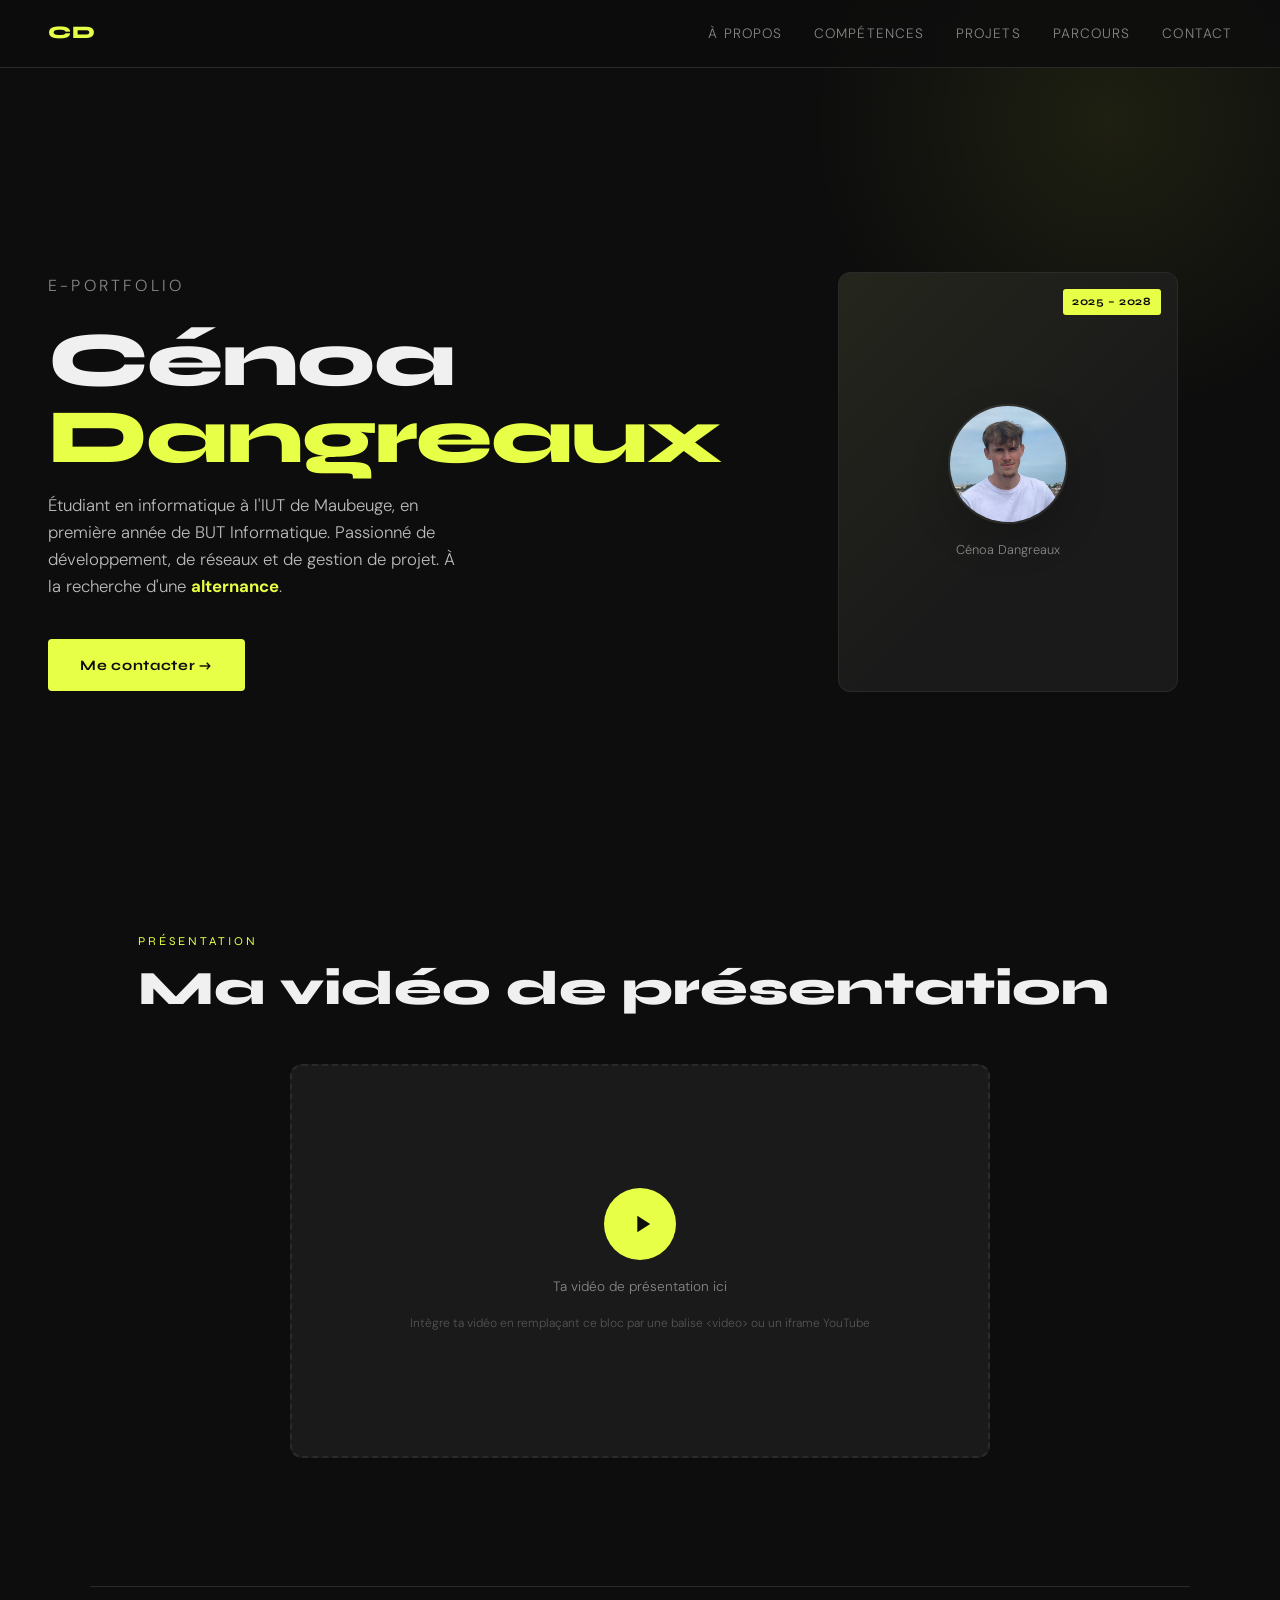
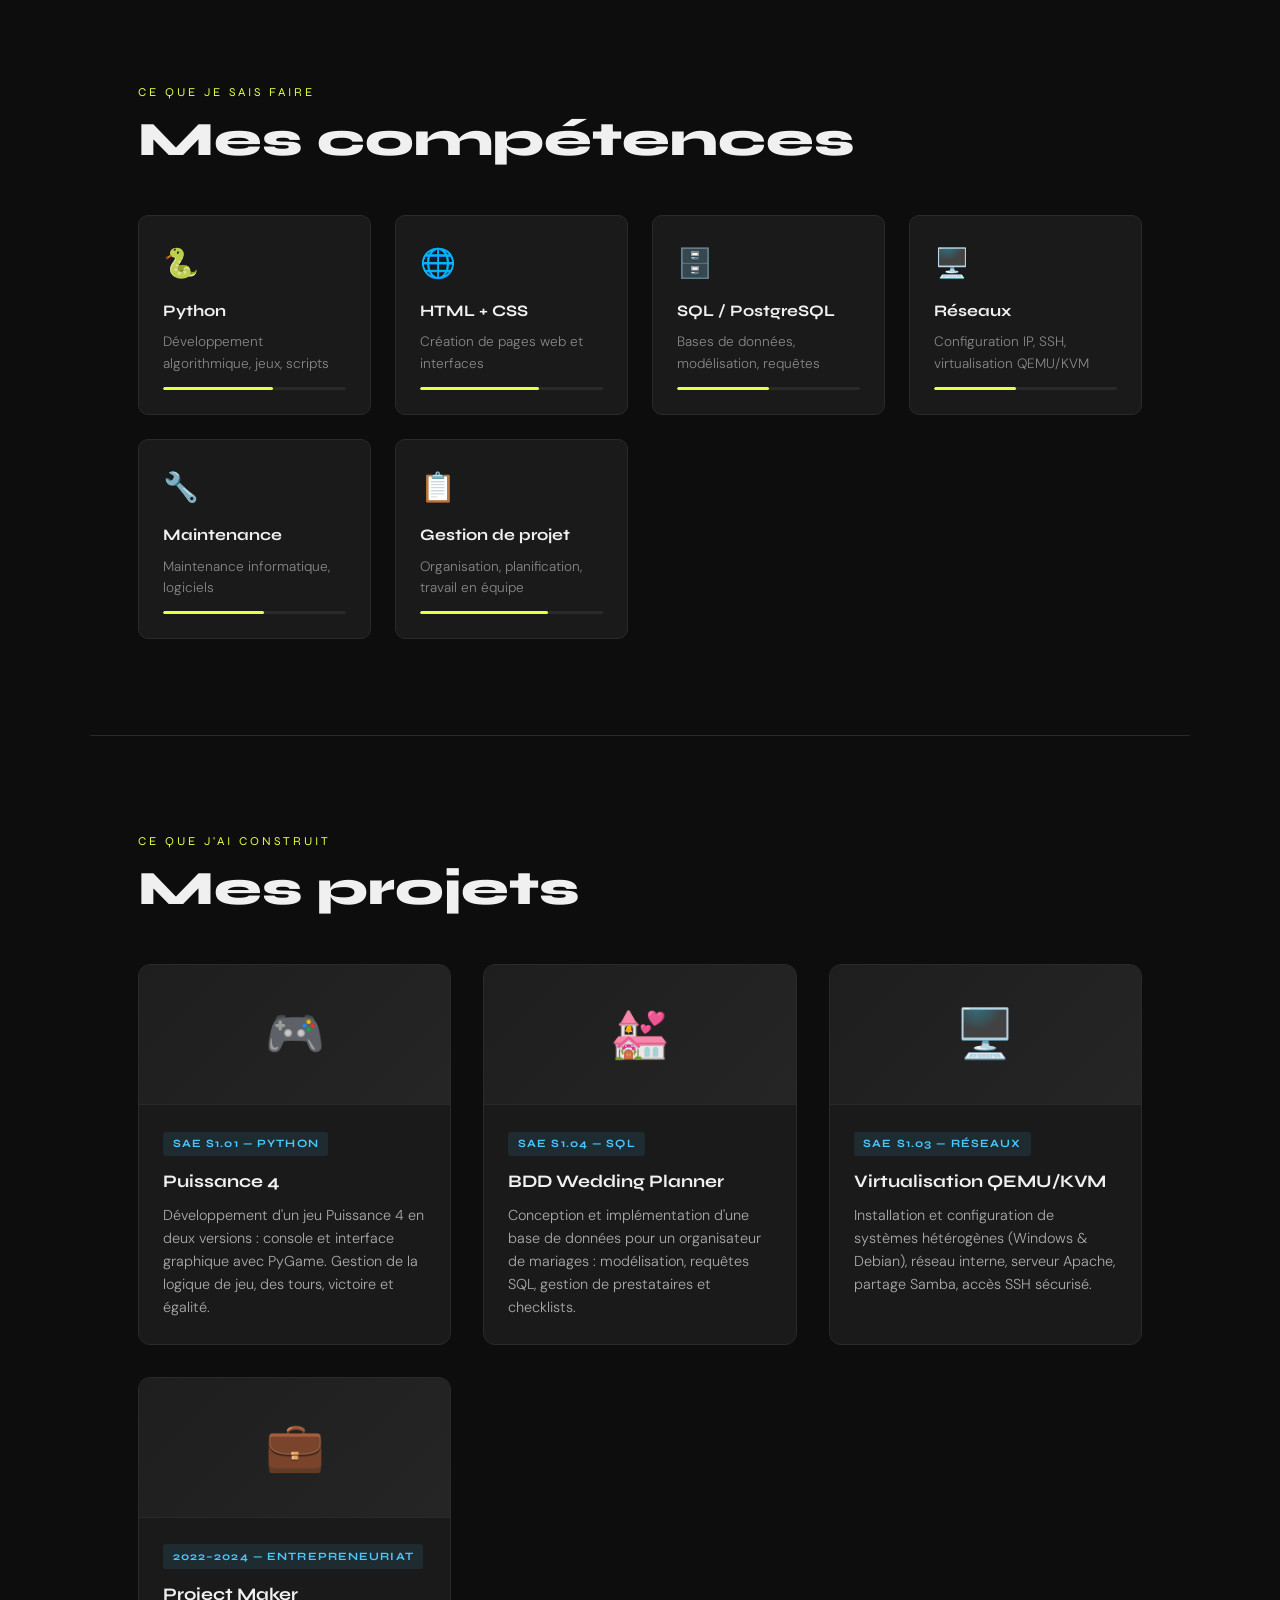
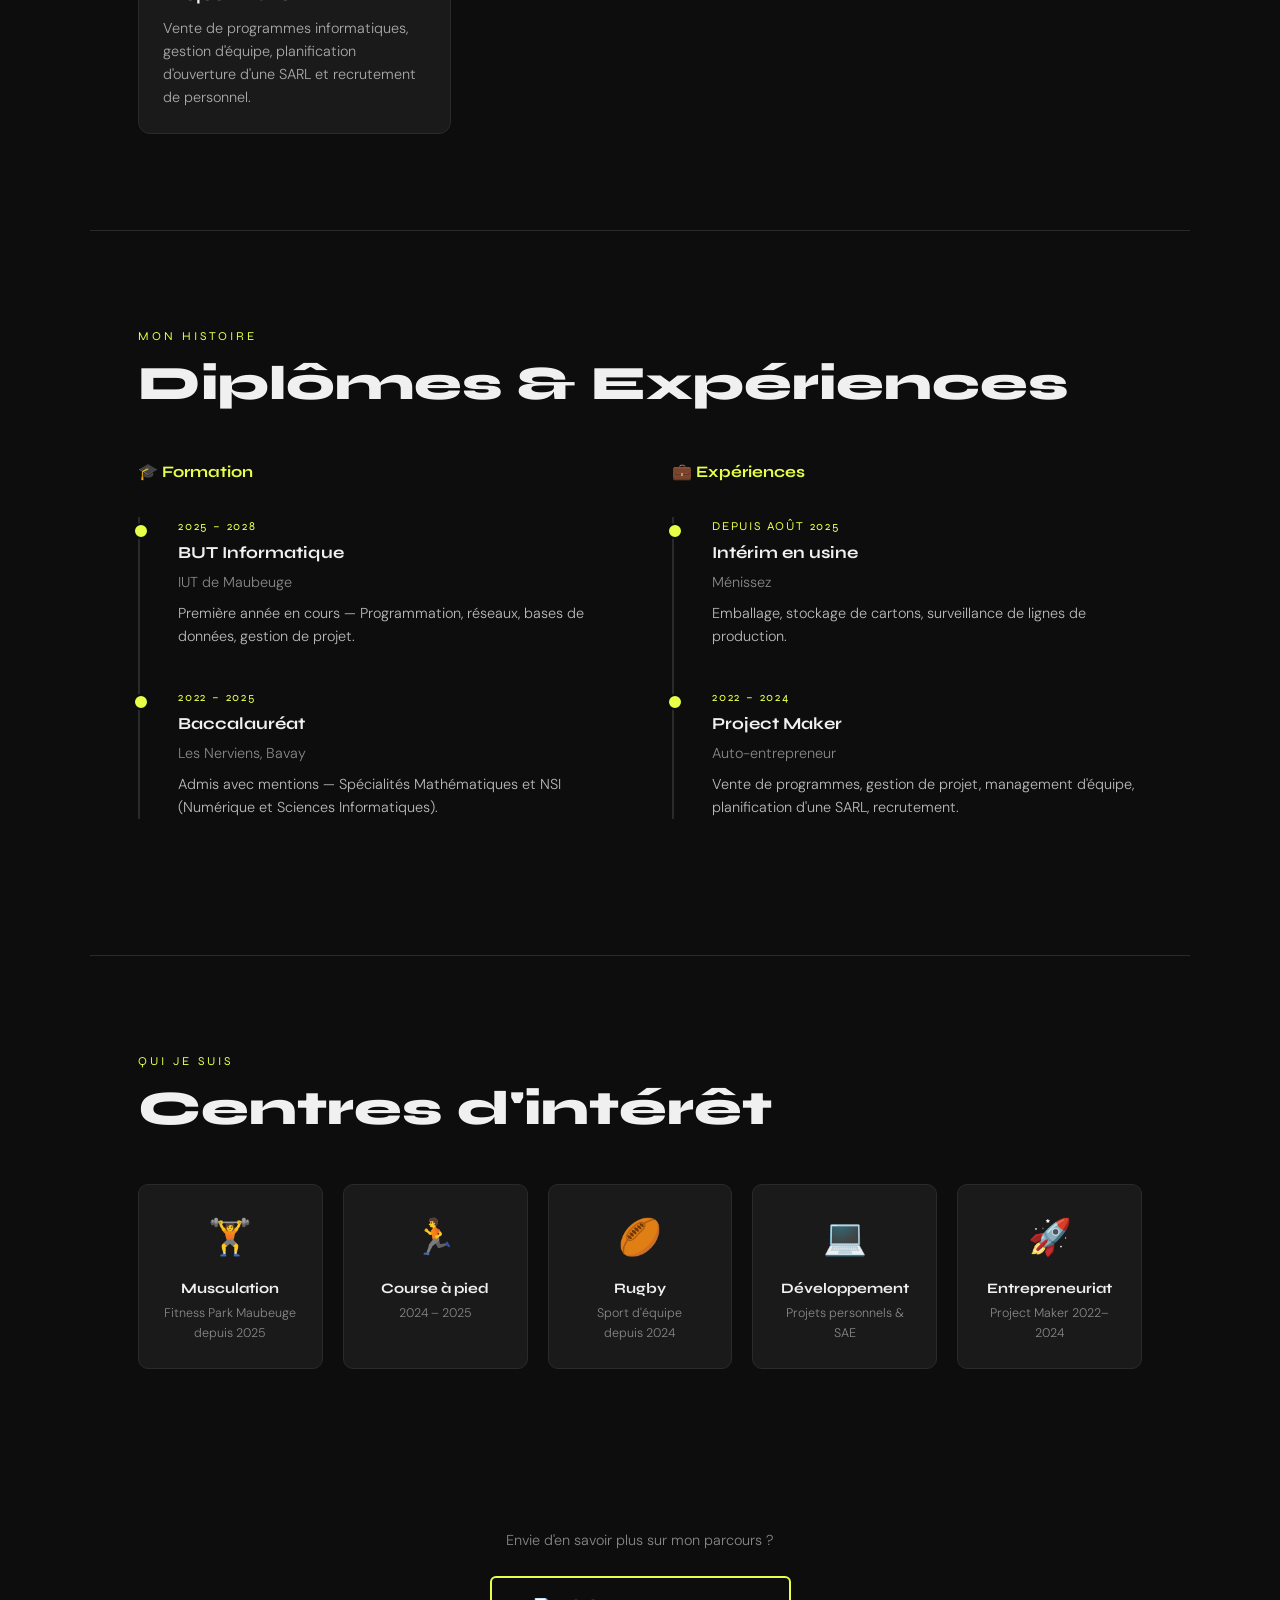
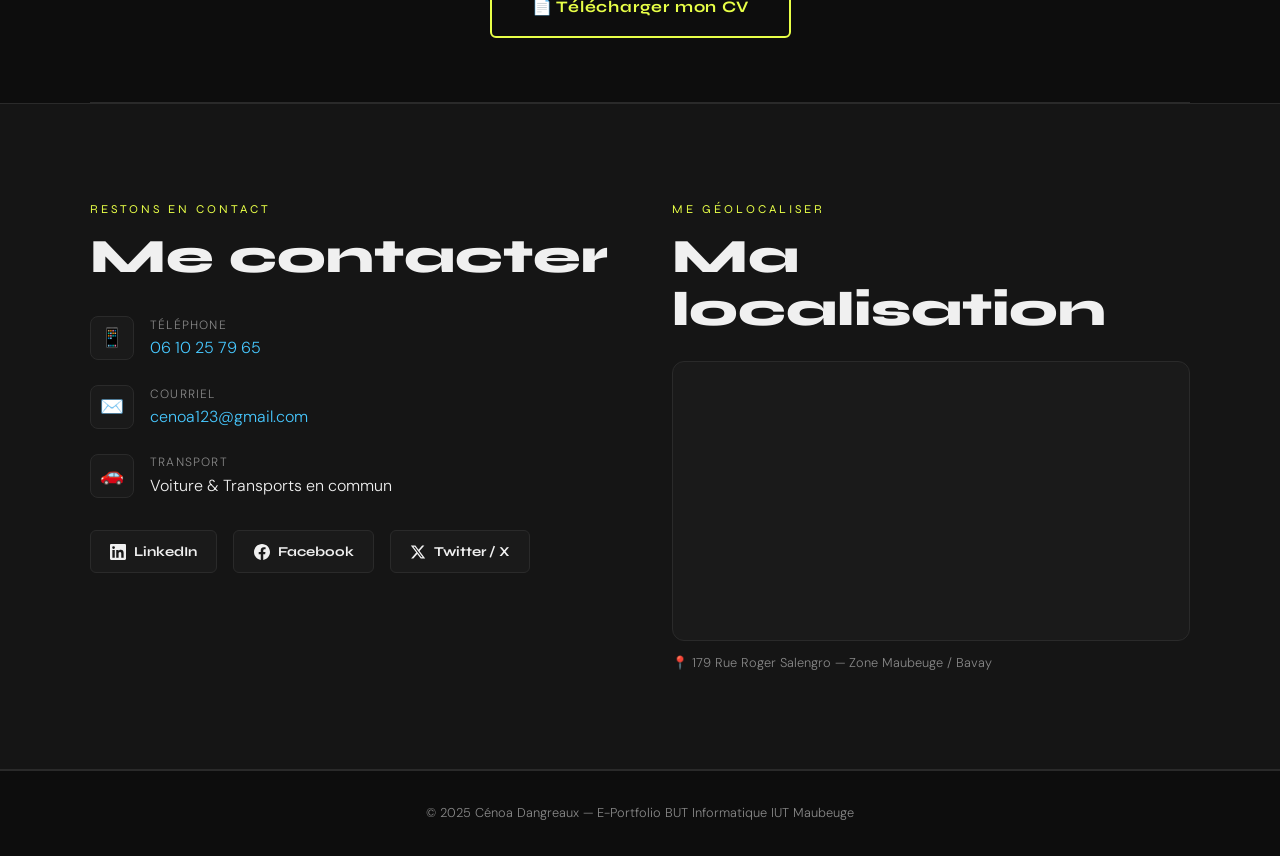
==== index.html @ 26e661e9 "Rename eportfolio_cenoa.html to index.html" ====
<!DOCTYPE html>
<html lang="fr">
<head>
<meta charset="UTF-8">
<meta name="viewport" content="width=device-width, initial-scale=1.0">
<title>Cénoa Dangreaux — Portfolio</title>
<link href="https://fonts.googleapis.com/css2?family=Syne:wght@400;700;800&family=DM+Sans:ital,wght@0,300;0,400;1,300&display=swap" rel="stylesheet">
<link rel="stylesheet" href="style.css">
</head>
<body>


<nav>
  <div class="nav-logo">CD</div>
  <ul class="nav-links">
    <li><a href="#about">À propos</a></li>
    <li><a href="#competences">Compétences</a></li>
    <li><a href="#projets">Projets</a></li>
    <li><a href="#parcours">Parcours</a></li>
    <li><a href="#contact">Contact</a></li>
  </ul>
</nav>


<section id="about" style="max-width:100%; padding:0;">
  <div id="hero">
    <div class="hero-text fade-in">
      <p class="hero-subtitle">E-Portfolio</p>
      <h1>Cénoa<br><span>Dangreaux</span></h1>
      <p class="hero-desc">
        Étudiant en informatique à l'IUT de Maubeuge, en première année de BUT Informatique.
        Passionné de développement, de réseaux et de gestion de projet. À la recherche d'une <strong style="color:var(--accent)">alternance</strong>.
      </p>
      <a href="#contact" class="hero-cta">Me contacter →</a>
    </div>
    <div class="hero-photo-container fade-in">
      <div class="photo-frame">
        <span class="corner-tag">2025 – 2028</span>
        <img src="photo.jpg" alt="Photo de Cénoa Dangreaux" class="photo-image">
        <p class="photo-label">Cénoa Dangreaux</p>
      </div>
    </div>
  </div>
</section>


<section id="video" style="padding-top:2rem;">
  <div class="section-label">Présentation</div>
  <h2 class="section-title">Ma vidéo de présentation</h2>
  <div class="video-placeholder fade-in">
    <div class="play-btn">
      <svg width="28" height="28" viewBox="0 0 24 24"><path d="M8 5v14l11-7z"/></svg>
    </div>
    <p class="video-note">Ta vidéo de présentation ici</p>
    <p style="font-size:0.75rem;color:#555;text-align:center;">Intègre ta vidéo en remplaçant ce bloc par une balise &lt;video&gt; ou un iframe YouTube</p>
  </div>
</section>

<div class="divider"></div>


<section id="competences">
  <div class="section-label">Ce que je sais faire</div>
  <h2 class="section-title">Mes compétences</h2>
  <div class="skills-grid fade-in">
    <div class="skill-card">
      <div class="skill-icon">🐍</div>
      <div class="skill-name">Python</div>
      <p style="font-size:0.85rem;color:var(--muted)">Développement algorithmique, jeux, scripts</p>
      <div class="skill-bar"><div class="skill-fill" style="width:60%"></div></div>
    </div>
    <div class="skill-card">
      <div class="skill-icon">🌐</div>
      <div class="skill-name">HTML + CSS</div>
      <p style="font-size:0.85rem;color:var(--muted)">Création de pages web et interfaces</p>
      <div class="skill-bar"><div class="skill-fill" style="width:65%"></div></div>
    </div>
    <div class="skill-card">
      <div class="skill-icon">🗄️</div>
      <div class="skill-name">SQL / PostgreSQL</div>
      <p style="font-size:0.85rem;color:var(--muted)">Bases de données, modélisation, requêtes</p>
      <div class="skill-bar"><div class="skill-fill" style="width:50%"></div></div>
    </div>
    <div class="skill-card">
      <div class="skill-icon">🖥️</div>
      <div class="skill-name">Réseaux</div>
      <p style="font-size:0.85rem;color:var(--muted)">Configuration IP, SSH, virtualisation QEMU/KVM</p>
      <div class="skill-bar"><div class="skill-fill" style="width:45%"></div></div>
    </div>
    <div class="skill-card">
      <div class="skill-icon">🔧</div>
      <div class="skill-name">Maintenance</div>
      <p style="font-size:0.85rem;color:var(--muted)">Maintenance informatique, logiciels</p>
      <div class="skill-bar"><div class="skill-fill" style="width:55%"></div></div>
    </div>
    <div class="skill-card">
      <div class="skill-icon">📋</div>
      <div class="skill-name">Gestion de projet</div>
      <p style="font-size:0.85rem;color:var(--muted)">Organisation, planification, travail en équipe</p>
      <div class="skill-bar"><div class="skill-fill" style="width:70%"></div></div>
    </div>
  </div>
</section>

<div class="divider"></div>


<section id="projets">
  <div class="section-label">Ce que j'ai construit</div>
  <h2 class="section-title">Mes projets</h2>
  <div class="projects-grid fade-in">

    <div class="project-card">
      <div class="project-top">🎮</div>
      <div class="project-body">
        <span class="project-tag">SAE S1.01 — Python</span>
        <div class="project-title">Puissance 4</div>
        <p class="project-desc">Développement d'un jeu Puissance 4 en deux versions : console et interface graphique avec PyGame. Gestion de la logique de jeu, des tours, victoire et égalité.</p>
      </div>
    </div>

    <div class="project-card">
      <div class="project-top">💒</div>
      <div class="project-body">
        <span class="project-tag">SAE S1.04 — SQL</span>
        <div class="project-title">BDD Wedding Planner</div>
        <p class="project-desc">Conception et implémentation d'une base de données pour un organisateur de mariages : modélisation, requêtes SQL, gestion de prestataires et checklists.</p>
      </div>
    </div>

    <div class="project-card">
      <div class="project-top">🖥️</div>
      <div class="project-body">
        <span class="project-tag">SAE S1.03 — Réseaux</span>
        <div class="project-title">Virtualisation QEMU/KVM</div>
        <p class="project-desc">Installation et configuration de systèmes hétérogènes (Windows & Debian), réseau interne, serveur Apache, partage Samba, accès SSH sécurisé.</p>
      </div>
    </div>

    <div class="project-card">
      <div class="project-top">💼</div>
      <div class="project-body">
        <span class="project-tag">2022–2024 — Entrepreneuriat</span>
        <div class="project-title">Project Maker</div>
        <p class="project-desc">Vente de programmes informatiques, gestion d'équipe, planification d'ouverture d'une SARL et recrutement de personnel.</p>
      </div>
    </div>

  </div>
</section>

<div class="divider"></div>


<section id="parcours">
  <div class="section-label">Mon histoire</div>
  <h2 class="section-title">Diplômes & Expériences</h2>
  <div style="display:grid;grid-template-columns:1fr 1fr;gap:4rem;" class="fade-in">

    <div>
      <p style="font-family:'Syne',sans-serif;font-weight:700;font-size:1rem;margin-bottom:2rem;color:var(--accent)">🎓 Formation</p>
      <div class="timeline">
        <div class="timeline-item">
          <div class="timeline-year">2025 – 2028</div>
          <div class="timeline-title">BUT Informatique</div>
          <div class="timeline-sub">IUT de Maubeuge</div>
          <div class="timeline-desc">Première année en cours — Programmation, réseaux, bases de données, gestion de projet.</div>
        </div>
        <div class="timeline-item">
          <div class="timeline-year">2022 – 2025</div>
          <div class="timeline-title">Baccalauréat</div>
          <div class="timeline-sub">Les Nerviens, Bavay</div>
          <div class="timeline-desc">Admis avec mentions — Spécialités Mathématiques et NSI (Numérique et Sciences Informatiques).</div>
        </div>
      </div>
    </div>

    <div>
      <p style="font-family:'Syne',sans-serif;font-weight:700;font-size:1rem;margin-bottom:2rem;color:var(--accent)">💼 Expériences</p>
      <div class="timeline">
        <div class="timeline-item">
          <div class="timeline-year">Depuis août 2025</div>
          <div class="timeline-title">Intérim en usine</div>
          <div class="timeline-sub">Ménissez</div>
          <div class="timeline-desc">Emballage, stockage de cartons, surveillance de lignes de production.</div>
        </div>
        <div class="timeline-item">
          <div class="timeline-year">2022 – 2024</div>
          <div class="timeline-title">Project Maker</div>
          <div class="timeline-sub">Auto-entrepreneur</div>
          <div class="timeline-desc">Vente de programmes, gestion de projet, management d'équipe, planification d'une SARL, recrutement.</div>
        </div>
      </div>
    </div>

  </div>
</section>

<div class="divider"></div>


<section id="interets">
  <div class="section-label">Qui je suis</div>
  <h2 class="section-title">Centres d'intérêt</h2>
  <div class="interests-grid fade-in">
    <div class="interest-card">
      <div class="interest-icon">🏋️</div>
      <div class="interest-name">Musculation</div>
      <div class="interest-sub">Fitness Park Maubeuge<br>depuis 2025</div>
    </div>
    <div class="interest-card">
      <div class="interest-icon">🏃</div>
      <div class="interest-name">Course à pied</div>
      <div class="interest-sub">2024 – 2025</div>
    </div>
    <div class="interest-card">
      <div class="interest-icon">🏉</div>
      <div class="interest-name">Rugby</div>
      <div class="interest-sub">Sport d'équipe<br>depuis 2024</div>
    </div>
    <div class="interest-card">
      <div class="interest-icon">💻</div>
      <div class="interest-name">Développement</div>
      <div class="interest-sub">Projets personnels & SAE</div>
    </div>
    <div class="interest-card">
      <div class="interest-icon">🚀</div>
      <div class="interest-name">Entrepreneuriat</div>
      <div class="interest-sub">Project Maker 2022–2024</div>
    </div>
  </div>
</section>


<div class="cv-section">
  <p style="color:var(--muted);font-size:0.9rem;margin-bottom:1.5rem;">Envie d'en savoir plus sur mon parcours ?</p>
  <a href="#" class="cv-btn" onclick="alert('Remplace ce lien par le vrai lien vers ton CV PDF !')">
    📄 Télécharger mon CV
  </a>
</div>

<div class="divider"></div>


<div id="contact">
  <div class="contact-inner">
    <div>
      <div class="section-label">Restons en contact</div>
      <h2 class="section-title" style="margin-bottom:2rem;">Me contacter</h2>
      <div class="contact-info fade-in">
        <div class="contact-item">
          <div class="contact-icon">📱</div>
          <div class="contact-text">
            <div class="contact-label">Téléphone</div>
            <a href="tel:0610257965">06 10 25 79 65</a>
          </div>
        </div>
        <div class="contact-item">
          <div class="contact-icon">✉️</div>
          <div class="contact-text">
            <div class="contact-label">Courriel</div>
            <a href="mailto:cenoa123@gmail.com">cenoa123@gmail.com</a>
          </div>
        </div>
        <div class="contact-item">
          <div class="contact-icon">🚗</div>
          <div class="contact-text">
            <div class="contact-label">Transport</div>
            <span>Voiture & Transports en commun</span>
          </div>
        </div>
      </div>

      
      <div class="socials fade-in">
        <a href="https://www.linkedin.com/in/cénoa-dangreaux-1918762b9" target="_blank" class="social-btn">
          <svg width="16" height="16" viewBox="0 0 24 24" fill="currentColor"><path d="M20.447 20.452h-3.554v-5.569c0-1.328-.027-3.037-1.852-3.037-1.853 0-2.136 1.445-2.136 2.939v5.667H9.351V9h3.414v1.561h.046c.477-.9 1.637-1.85 3.37-1.85 3.601 0 4.267 2.37 4.267 5.455v6.286zM5.337 7.433a2.062 2.062 0 01-2.063-2.065 2.064 2.064 0 112.063 2.065zm1.782 13.019H3.555V9h3.564v11.452zM22.225 0H1.771C.792 0 0 .774 0 1.729v20.542C0 23.227.792 24 1.771 24h20.451C23.2 24 24 23.227 24 22.271V1.729C24 .774 23.2 0 22.222 0h.003z"/></svg>
          LinkedIn
        </a>
        <a href="https://facebook.com" target="_blank" class="social-btn">
          <svg width="16" height="16" viewBox="0 0 24 24" fill="currentColor"><path d="M24 12.073c0-6.627-5.373-12-12-12s-12 5.373-12 12c0 5.99 4.388 10.954 10.125 11.854v-8.385H7.078v-3.47h3.047V9.43c0-3.007 1.792-4.669 4.533-4.669 1.312 0 2.686.235 2.686.235v2.953H15.83c-1.491 0-1.956.925-1.956 1.874v2.25h3.328l-.532 3.47h-2.796v8.385C19.612 23.027 24 18.062 24 12.073z"/></svg>
          Facebook
        </a>
        <a href="https://twitter.com" target="_blank" class="social-btn">
          <svg width="16" height="16" viewBox="0 0 24 24" fill="currentColor"><path d="M18.244 2.25h3.308l-7.227 8.26 8.502 11.24H16.17l-5.214-6.817L4.99 21.75H1.68l7.73-8.835L1.254 2.25H8.08l4.713 6.231zm-1.161 17.52h1.833L7.084 4.126H5.117z"/></svg>
          Twitter / X
        </a>
      </div>
    </div>

    
    <div>
      <div class="section-label">Me géolocaliser</div>
      <h2 class="section-title" style="margin-bottom:1.5rem;">Ma localisation</h2>
      <div class="map-placeholder fade-in">
        <iframe
          src="https://www.openstreetmap.org/export/embed.html?bbox=3.85,50.22,4.10,50.35&layer=mapnik&marker=50.2803,3.9744"
          allowfullscreen
          loading="lazy">
        </iframe>
      </div>
      <p style="font-size:0.8rem;color:var(--muted);margin-top:0.75rem;">📍 179 Rue Roger Salengro — Zone Maubeuge / Bavay</p>
    </div>

  </div>
</div>


<footer>
  <p>© 2025 Cénoa Dangreaux — E-Portfolio BUT Informatique IUT Maubeuge</p>
</footer>

<script>
  // Fade-in on scroll
  const observer = new IntersectionObserver((entries) => {
    entries.forEach(e => {
      if (e.isIntersecting) {
        e.target.classList.add('visible');
        observer.unobserve(e.target);
      }
    });
  }, { threshold: 0.15 });

  document.querySelectorAll('.fade-in').forEach(el => observer.observe(el));

  // Skill bar animation on scroll
  const skillObserver = new IntersectionObserver((entries) => {
    entries.forEach(e => {
      if (e.isIntersecting) {
        e.target.querySelectorAll('.skill-fill').forEach(bar => {
          bar.style.animationPlayState = 'running';
        });
      }
    });
  }, { threshold: 0.2 });

  document.querySelectorAll('.skills-grid').forEach(el => skillObserver.observe(el));
</script>
</body>
</html>
---- style.css ----
:root {
    --bg: #0d0d0d;
    --surface: #151515;
    --card: #1a1a1a;
    --accent: #e8ff47;
    --accent2: #47c8ff;
    --text: #f0f0f0;
    --muted: #888;
    --border: #2a2a2a;
  }

  * { margin: 0; padding: 0; box-sizing: border-box; }

  html { scroll-behavior: smooth; }

  body {
    background: var(--bg);
    color: var(--text);
    font-family: 'DM Sans', sans-serif;
    font-weight: 300;
    line-height: 1.6;
    overflow-x: hidden;
  }

  
  nav {
    position: fixed;
    top: 0; left: 0; right: 0;
    z-index: 100;
    display: flex;
    justify-content: space-between;
    align-items: center;
    padding: 1.2rem 3rem;
    background: rgba(13,13,13,0.85);
    backdrop-filter: blur(12px);
    border-bottom: 1px solid var(--border);
  }

  .nav-logo {
    font-family: 'Syne', sans-serif;
    font-weight: 800;
    font-size: 1.1rem;
    letter-spacing: 0.05em;
    color: var(--accent);
  }

  .nav-links {
    display: flex;
    gap: 2rem;
    list-style: none;
  }

  .nav-links a {
    color: var(--muted);
    text-decoration: none;
    font-size: 0.85rem;
    letter-spacing: 0.08em;
    text-transform: uppercase;
    transition: color 0.2s;
  }

  .nav-links a:hover { color: var(--accent); }

  
  #hero {
    min-height: 100vh;
    display: grid;
    grid-template-columns: 1fr 1fr;
    align-items: center;
    padding: 8rem 3rem 4rem;
    gap: 4rem;
    position: relative;
    overflow: hidden;
  }

  #hero::before {
    content: '';
    position: absolute;
    top: -20%;
    right: -10%;
    width: 600px;
    height: 600px;
    background: radial-gradient(circle, rgba(232,255,71,0.08) 0%, transparent 70%);
    pointer-events: none;
  }

  .hero-text h1 {
    font-family: 'Syne', sans-serif;
    font-weight: 800;
    font-size: clamp(3rem, 6vw, 5.5rem);
    line-height: 1;
    letter-spacing: -0.02em;
    margin-bottom: 1rem;
  }

  .hero-text h1 span { color: var(--accent); }

  .hero-subtitle {
    font-size: 1rem;
    color: var(--muted);
    letter-spacing: 0.2em;
    text-transform: uppercase;
    margin-bottom: 1.5rem;
  }

  .hero-desc {
    font-size: 1.05rem;
    max-width: 420px;
    color: #bbb;
    margin-bottom: 2.5rem;
  }

  .hero-cta {
    display: inline-flex;
    align-items: center;
    gap: 0.75rem;
    background: var(--accent);
    color: #0d0d0d;
    padding: 0.9rem 2rem;
    border-radius: 4px;
    text-decoration: none;
    font-family: 'Syne', sans-serif;
    font-weight: 700;
    font-size: 0.9rem;
    letter-spacing: 0.05em;
    transition: transform 0.2s, box-shadow 0.2s;
  }

  .hero-cta:hover {
    transform: translateY(-2px);
    box-shadow: 0 8px 24px rgba(232,255,71,0.3);
  }

  .hero-photo-container {
    display: flex;
    justify-content: center;
    align-items: center;
    position: relative;
  }

  .photo-frame {
    width: 340px;
    height: 420px;
    border-radius: 12px;
    background: var(--card);
    border: 1px solid var(--border);
    display: flex;
    flex-direction: column;
    align-items: center;
    justify-content: center;
    gap: 1rem;
    position: relative;
    overflow: hidden;
  }

  .photo-frame::before {
    content: '';
    position: absolute;
    inset: 0;
    background: linear-gradient(135deg, rgba(232,255,71,0.05) 0%, transparent 60%);
  }

  .photo-placeholder {
    width: 120px;
    height: 120px;
    border-radius: 50%;
    background: linear-gradient(135deg, var(--accent) 0%, #b8d400 100%);
    display: flex;
    align-items: center;
    justify-content: center;
    font-family: 'Syne', sans-serif;
    font-weight: 800;
    font-size: 2.5rem;
    color: #0d0d0d;
  }

  .photo-image {
    width: 120px;
    height: 120px;
    border-radius: 50%;
    object-fit: cover;
    border: 2px solid rgba(255,255,255,0.08);
    box-shadow: 0 16px 40px rgba(0, 0, 0, 0.18);
  }

  .photo-label {
    font-size: 0.8rem;
    color: var(--muted);
    text-align: center;
    padding: 0 2rem;
  }

  .photo-hint {
    font-size: 0.7rem;
    color: #555;
    text-align: center;
    padding: 0 1.5rem;
    font-style: italic;
  }

  .corner-tag {
    position: absolute;
    top: 1rem;
    right: 1rem;
    background: var(--accent);
    color: #0d0d0d;
    font-family: 'Syne', sans-serif;
    font-size: 0.7rem;
    font-weight: 700;
    padding: 0.25rem 0.6rem;
    border-radius: 3px;
    letter-spacing: 0.05em;
  }

  
  section {
    padding: 6rem 3rem;
    max-width: 1100px;
    margin: 0 auto;
  }

  .section-label {
    font-family: 'Syne', sans-serif;
    font-size: 0.75rem;
    letter-spacing: 0.25em;
    text-transform: uppercase;
    color: var(--accent);
    margin-bottom: 0.75rem;
  }

  .section-title {
    font-family: 'Syne', sans-serif;
    font-weight: 800;
    font-size: clamp(2rem, 4vw, 3rem);
    margin-bottom: 3rem;
    line-height: 1.1;
  }

  
  .video-placeholder {
    width: 100%;
    max-width: 700px;
    aspect-ratio: 16/9;
    background: var(--card);
    border: 2px dashed var(--border);
    border-radius: 12px;
    display: flex;
    flex-direction: column;
    align-items: center;
    justify-content: center;
    gap: 1rem;
    margin: 0 auto 2rem;
  }

  .play-btn {
    width: 72px;
    height: 72px;
    border-radius: 50%;
    background: var(--accent);
    display: flex;
    align-items: center;
    justify-content: center;
    cursor: pointer;
  }

  .play-btn svg { fill: #0d0d0d; margin-left: 4px; }

  .video-note {
    font-size: 0.85rem;
    color: var(--muted);
    text-align: center;
  }

  
  .skills-grid {
    display: grid;
    grid-template-columns: repeat(auto-fill, minmax(220px, 1fr));
    gap: 1.5rem;
  }

  .skill-card {
    background: var(--card);
    border: 1px solid var(--border);
    border-radius: 10px;
    padding: 1.5rem;
    transition: border-color 0.2s, transform 0.2s;
  }

  .skill-card:hover {
    border-color: var(--accent);
    transform: translateY(-3px);
  }

  .skill-icon {
    font-size: 1.8rem;
    margin-bottom: 0.75rem;
  }

  .skill-name {
    font-family: 'Syne', sans-serif;
    font-weight: 700;
    margin-bottom: 0.5rem;
  }

  .skill-bar {
    height: 3px;
    background: var(--border);
    border-radius: 2px;
    overflow: hidden;
    margin-top: 0.75rem;
  }

  .skill-fill {
    height: 100%;
    background: var(--accent);
    border-radius: 2px;
    animation: fillBar 1.5s ease forwards;
  }

  @keyframes fillBar { from { width: 0 } }

  
  .projects-grid {
    display: grid;
    grid-template-columns: repeat(auto-fill, minmax(300px, 1fr));
    gap: 2rem;
  }

  .project-card {
    background: var(--card);
    border: 1px solid var(--border);
    border-radius: 12px;
    overflow: hidden;
    transition: transform 0.2s, border-color 0.2s;
  }

  .project-card:hover {
    transform: translateY(-4px);
    border-color: var(--accent2);
  }

  .project-top {
    height: 140px;
    display: flex;
    align-items: center;
    justify-content: center;
    font-size: 3rem;
    background: linear-gradient(135deg, #1e1e1e 0%, #252525 100%);
    border-bottom: 1px solid var(--border);
  }

  .project-body { padding: 1.5rem; }

  .project-tag {
    display: inline-block;
    background: rgba(71,200,255,0.1);
    color: var(--accent2);
    font-size: 0.7rem;
    padding: 0.2rem 0.6rem;
    border-radius: 3px;
    letter-spacing: 0.1em;
    text-transform: uppercase;
    margin-bottom: 0.75rem;
    font-family: 'Syne', sans-serif;
    font-weight: 700;
  }

  .project-title {
    font-family: 'Syne', sans-serif;
    font-weight: 700;
    font-size: 1.1rem;
    margin-bottom: 0.5rem;
  }

  .project-desc { font-size: 0.9rem; color: #aaa; }

  
  .timeline { position: relative; }

  .timeline::before {
    content: '';
    position: absolute;
    left: 0;
    top: 0;
    bottom: 0;
    width: 2px;
    background: var(--border);
  }

  .timeline-item {
    padding-left: 2.5rem;
    position: relative;
    margin-bottom: 2.5rem;
  }

  .timeline-item::before {
    content: '';
    position: absolute;
    left: -5px;
    top: 6px;
    width: 12px;
    height: 12px;
    border-radius: 50%;
    background: var(--accent);
    border: 2px solid var(--bg);
  }

  .timeline-year {
    font-family: 'Syne', sans-serif;
    font-size: 0.75rem;
    letter-spacing: 0.15em;
    color: var(--accent);
    text-transform: uppercase;
    margin-bottom: 0.25rem;
  }

  .timeline-title {
    font-family: 'Syne', sans-serif;
    font-weight: 700;
    font-size: 1.05rem;
    margin-bottom: 0.25rem;
  }

  .timeline-sub { font-size: 0.9rem; color: var(--muted); margin-bottom: 0.5rem; }
  .timeline-desc { font-size: 0.9rem; color: #bbb; }

  
  .interests-grid {
    display: grid;
    grid-template-columns: repeat(auto-fill, minmax(180px, 1fr));
    gap: 1.25rem;
  }

  .interest-card {
    background: var(--card);
    border: 1px solid var(--border);
    border-radius: 10px;
    padding: 1.5rem 1.25rem;
    text-align: center;
    transition: border-color 0.2s, transform 0.2s;
  }

  .interest-card:hover {
    border-color: var(--accent);
    transform: translateY(-3px);
  }

  .interest-icon { font-size: 2.2rem; margin-bottom: 0.75rem; }
  .interest-name {
    font-family: 'Syne', sans-serif;
    font-weight: 700;
    font-size: 0.9rem;
  }
  .interest-sub { font-size: 0.78rem; color: var(--muted); margin-top: 0.25rem; }

  
  #contact {
    background: var(--surface);
    border-top: 1px solid var(--border);
    border-bottom: 1px solid var(--border);
    padding: 6rem 3rem;
  }

  .contact-inner {
    max-width: 1100px;
    margin: 0 auto;
    display: grid;
    grid-template-columns: 1fr 1fr;
    gap: 4rem;
  }

  .contact-info { display: flex; flex-direction: column; gap: 1.5rem; }

  .contact-item {
    display: flex;
    align-items: center;
    gap: 1rem;
  }

  .contact-icon {
    width: 44px;
    height: 44px;
    border-radius: 8px;
    background: var(--card);
    border: 1px solid var(--border);
    display: flex;
    align-items: center;
    justify-content: center;
    font-size: 1.2rem;
    flex-shrink: 0;
  }

  .contact-text a { color: var(--accent2); text-decoration: none; }
  .contact-text a:hover { text-decoration: underline; }
  .contact-label { font-size: 0.75rem; color: var(--muted); text-transform: uppercase; letter-spacing: 0.1em; }

  
  .map-placeholder {
    width: 100%;
    height: 280px;
    background: var(--card);
    border: 1px solid var(--border);
    border-radius: 12px;
    overflow: hidden;
    position: relative;
  }

  .map-placeholder iframe {
    width: 100%;
    height: 100%;
    border: none;
    opacity: 0.8;
  }

  .map-pin {
    position: absolute;
    top: 50%;
    left: 50%;
    transform: translate(-50%, -80%);
    font-size: 2rem;
    animation: bounce 1.5s ease-in-out infinite;
  }

  @keyframes bounce {
    0%, 100% { transform: translate(-50%, -80%); }
    50% { transform: translate(-50%, -100%); }
  }

  
  .socials {
    display: flex;
    gap: 1rem;
    margin-top: 2rem;
    flex-wrap: wrap;
  }

  .social-btn {
    display: inline-flex;
    align-items: center;
    gap: 0.5rem;
    padding: 0.6rem 1.2rem;
    border-radius: 6px;
    border: 1px solid var(--border);
    background: var(--card);
    color: var(--text);
    text-decoration: none;
    font-size: 0.85rem;
    font-family: 'Syne', sans-serif;
    font-weight: 700;
    transition: border-color 0.2s, background 0.2s, color 0.2s;
  }

  .social-btn:hover { border-color: var(--accent); color: var(--accent); background: rgba(232,255,71,0.05); }

  
  .cv-section {
    text-align: center;
    padding: 4rem 3rem;
  }

  .cv-btn {
    display: inline-flex;
    align-items: center;
    gap: 0.75rem;
    background: transparent;
    border: 2px solid var(--accent);
    color: var(--accent);
    padding: 1rem 2.5rem;
    border-radius: 6px;
    font-family: 'Syne', sans-serif;
    font-weight: 700;
    font-size: 1rem;
    letter-spacing: 0.05em;
    cursor: pointer;
    transition: background 0.2s, color 0.2s;
    text-decoration: none;
  }

  .cv-btn:hover { background: var(--accent); color: #0d0d0d; }

  
  footer {
    text-align: center;
    padding: 2rem;
    font-size: 0.8rem;
    color: var(--muted);
    border-top: 1px solid var(--border);
  }

  
  .divider {
    width: 100%;
    height: 1px;
    background: var(--border);
    max-width: 1100px;
    margin: 0 auto;
  }

  
  .fade-in {
    opacity: 0;
    transform: translateY(24px);
    transition: opacity 0.7s ease, transform 0.7s ease;
  }

  .fade-in.visible {
    opacity: 1;
    transform: none;
  }

  @media (max-width: 768px) {
    nav { padding: 1rem 1.5rem; }
    .nav-links { display: none; }
    #hero { grid-template-columns: 1fr; padding: 7rem 1.5rem 3rem; }
    .hero-photo-container { order: -1; }
    .photo-frame { width: 220px; height: 280px; }
    section { padding: 4rem 1.5rem; }
    .contact-inner { grid-template-columns: 1fr; gap: 2rem; }
    #contact { padding: 4rem 1.5rem; }
  }
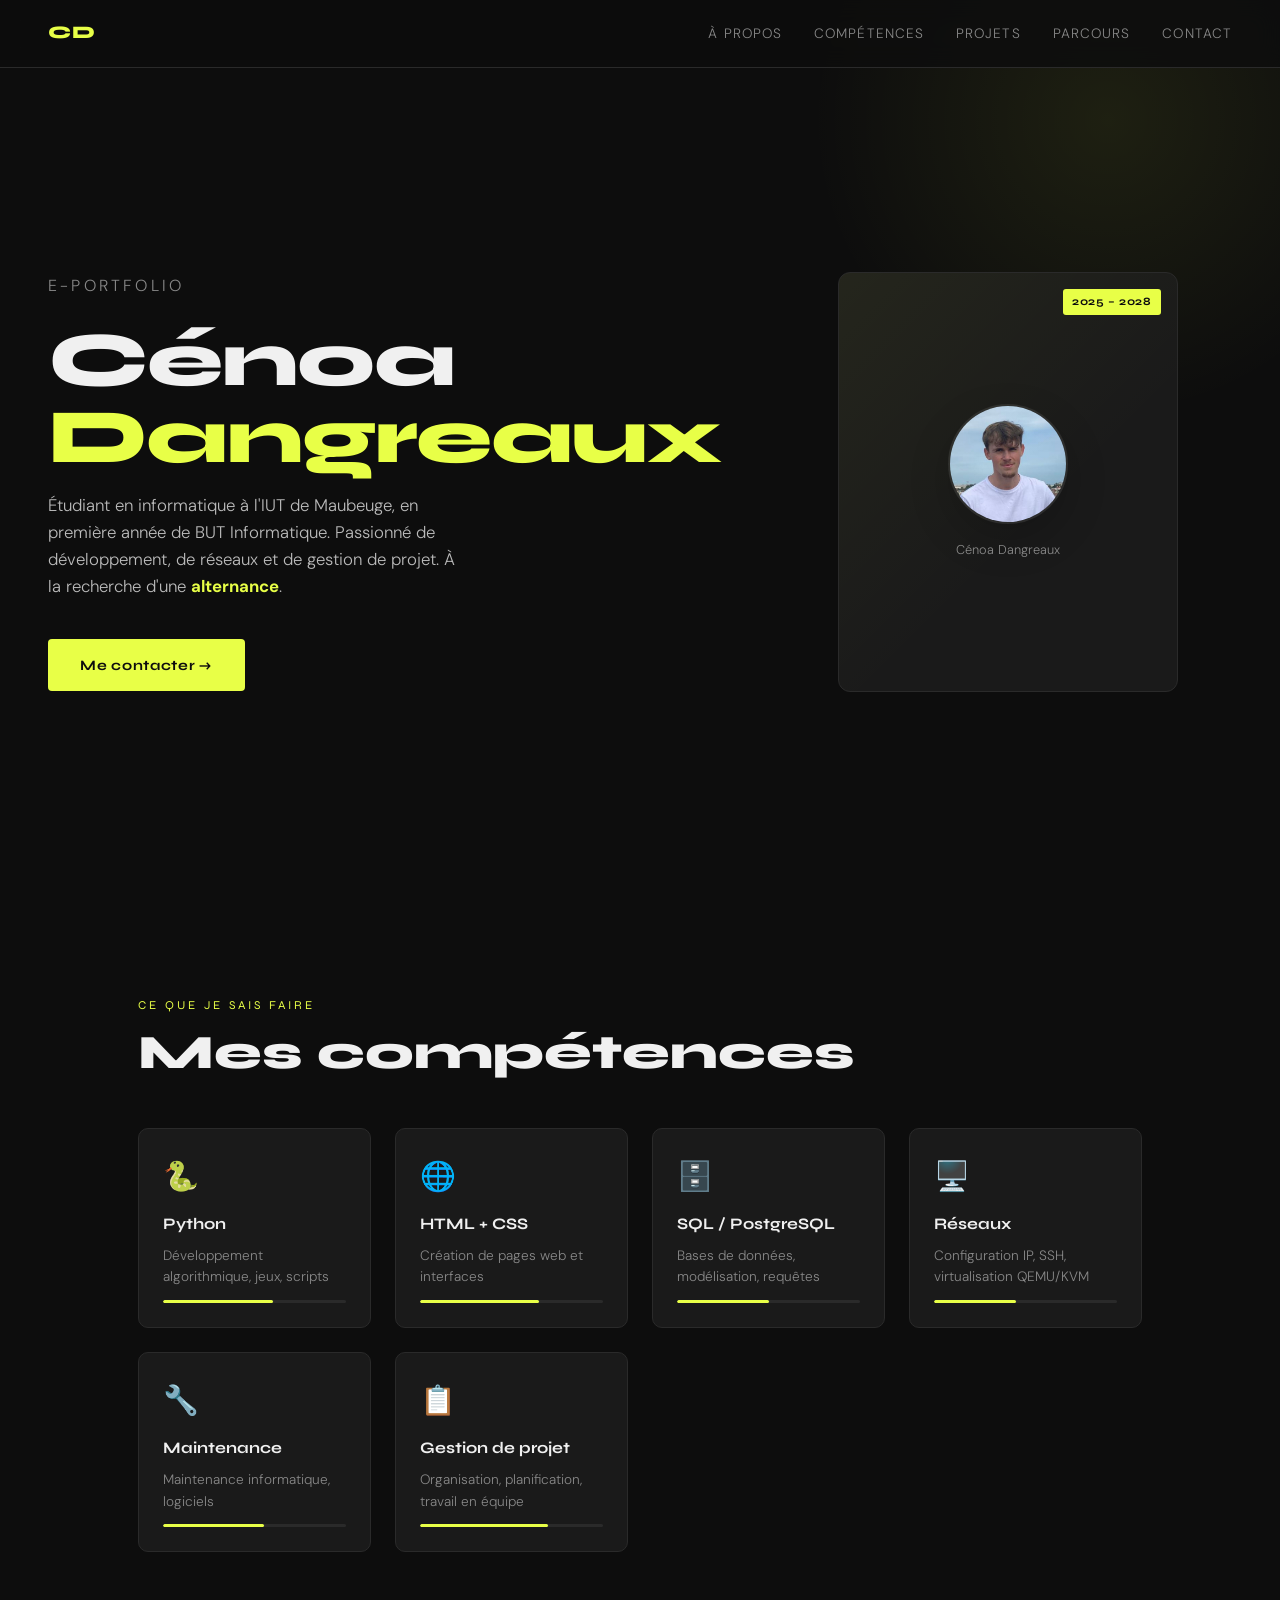
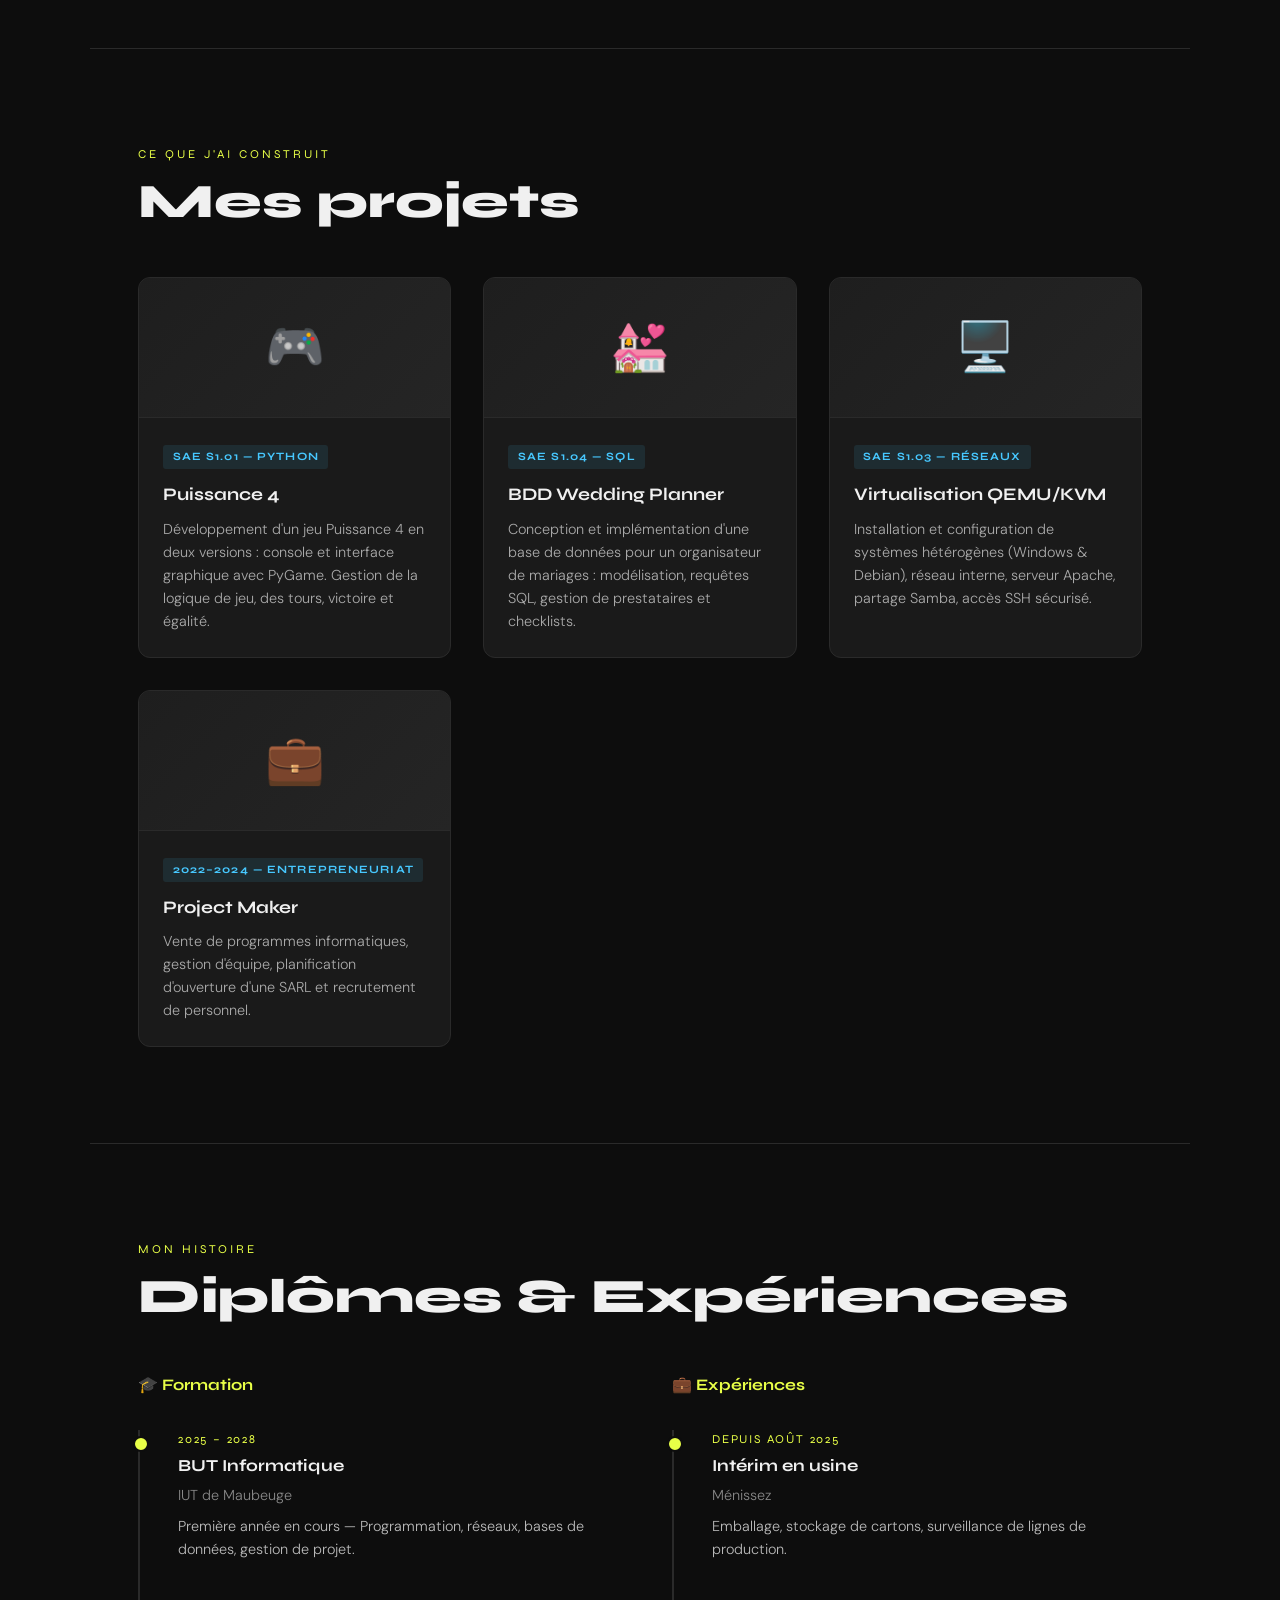
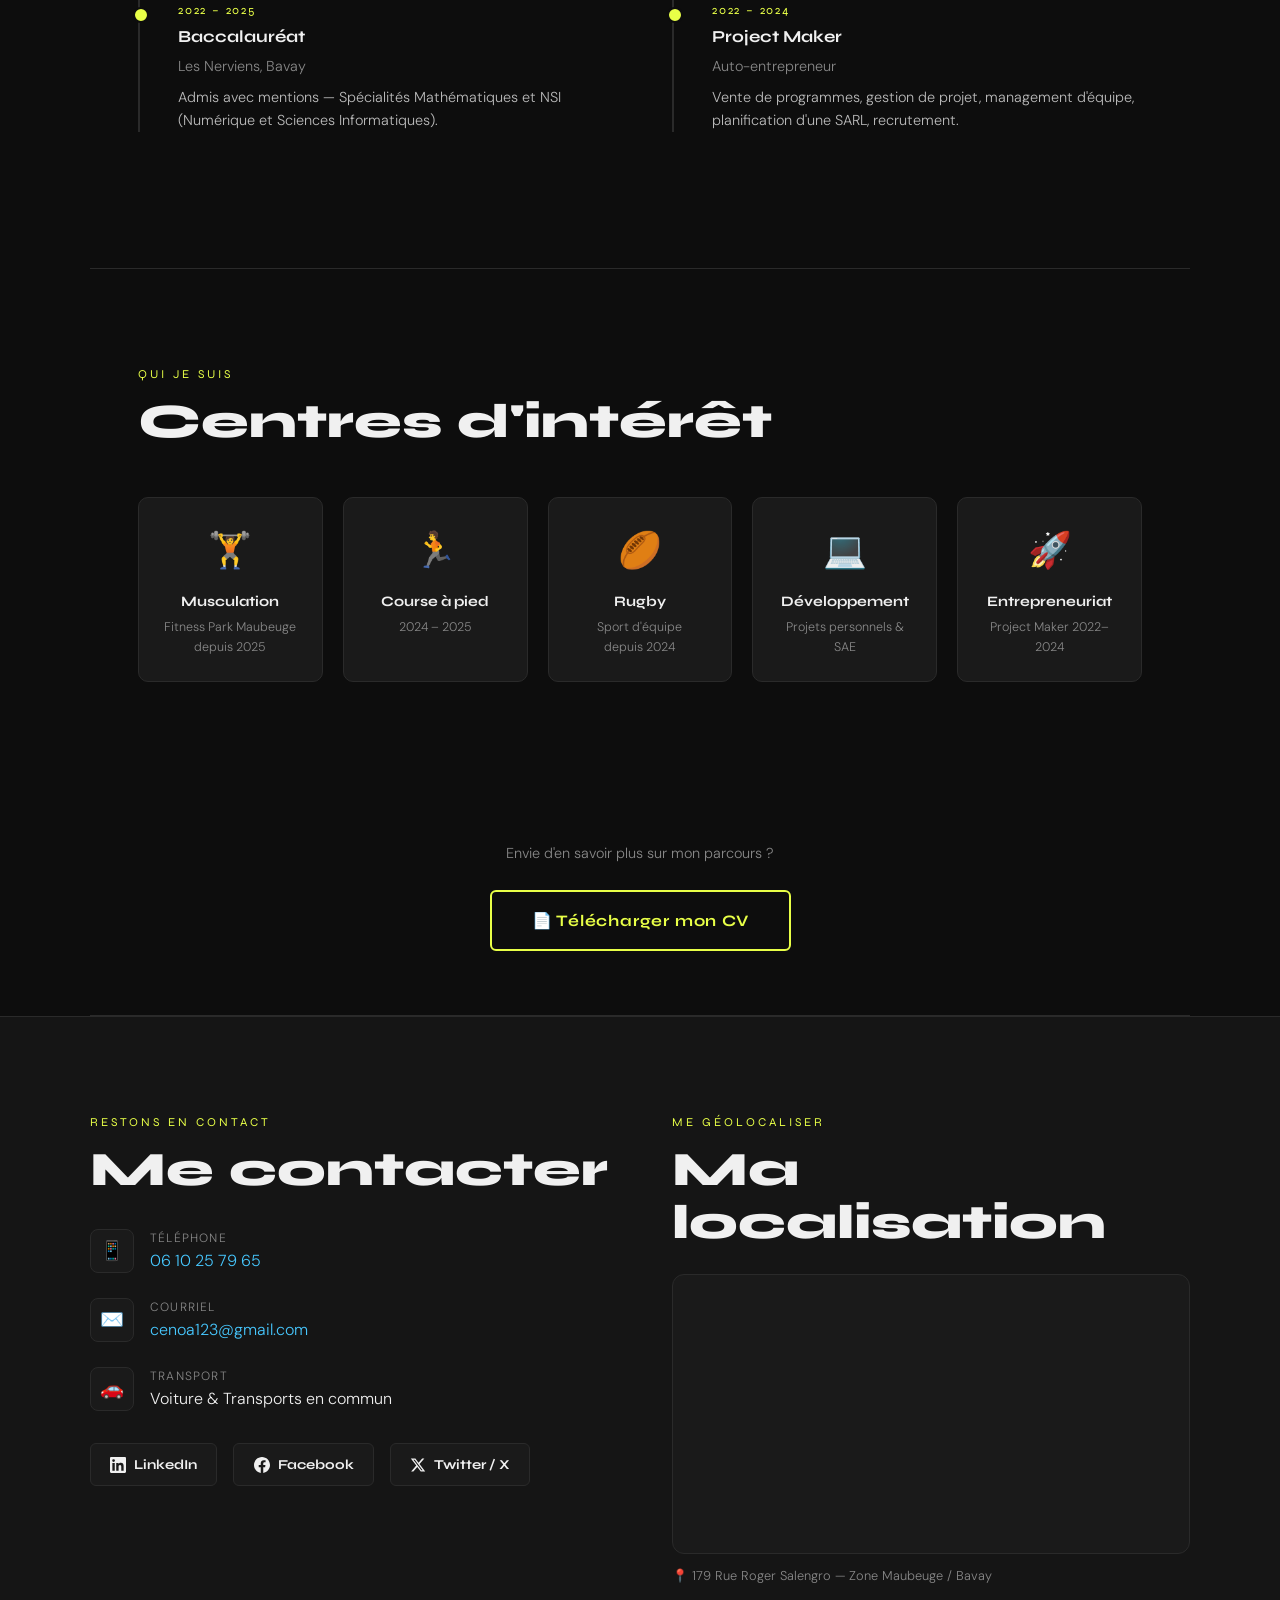
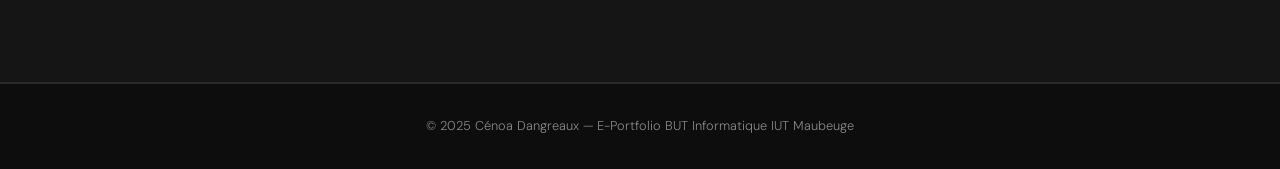
==== commit 3dac8da8: "retirer video" ====
--- a/index.html
+++ b/index.html
@@ -42,21 +42,6 @@
     </div>
   </div>
 </section>
-
-
-<section id="video" style="padding-top:2rem;">
-  <div class="section-label">Présentation</div>
-  <h2 class="section-title">Ma vidéo de présentation</h2>
-  <div class="video-placeholder fade-in">
-    <div class="play-btn">
-      <svg width="28" height="28" viewBox="0 0 24 24"><path d="M8 5v14l11-7z"/></svg>
-    </div>
-    <p class="video-note">Ta vidéo de présentation ici</p>
-    <p style="font-size:0.75rem;color:#555;text-align:center;">Intègre ta vidéo en remplaçant ce bloc par une balise &lt;video&gt; ou un iframe YouTube</p>
-  </div>
-</section>
-
-<div class="divider"></div>
 
 
 <section id="competences">
@@ -277,14 +262,14 @@
           <svg width="16" height="16" viewBox="0 0 24 24" fill="currentColor"><path d="M20.447 20.452h-3.554v-5.569c0-1.328-.027-3.037-1.852-3.037-1.853 0-2.136 1.445-2.136 2.939v5.667H9.351V9h3.414v1.561h.046c.477-.9 1.637-1.85 3.37-1.85 3.601 0 4.267 2.37 4.267 5.455v6.286zM5.337 7.433a2.062 2.062 0 01-2.063-2.065 2.064 2.064 0 112.063 2.065zm1.782 13.019H3.555V9h3.564v11.452zM22.225 0H1.771C.792 0 0 .774 0 1.729v20.542C0 23.227.792 24 1.771 24h20.451C23.2 24 24 23.227 24 22.271V1.729C24 .774 23.2 0 22.222 0h.003z"/></svg>
           LinkedIn
         </a>
-        <a href="https://facebook.com" target="_blank" class="social-btn">
+        <span class="social-btn">
           <svg width="16" height="16" viewBox="0 0 24 24" fill="currentColor"><path d="M24 12.073c0-6.627-5.373-12-12-12s-12 5.373-12 12c0 5.99 4.388 10.954 10.125 11.854v-8.385H7.078v-3.47h3.047V9.43c0-3.007 1.792-4.669 4.533-4.669 1.312 0 2.686.235 2.686.235v2.953H15.83c-1.491 0-1.956.925-1.956 1.874v2.25h3.328l-.532 3.47h-2.796v8.385C19.612 23.027 24 18.062 24 12.073z"/></svg>
           Facebook
-        </a>
-        <a href="https://twitter.com" target="_blank" class="social-btn">
+        </span>
+        <span class="social-btn">
           <svg width="16" height="16" viewBox="0 0 24 24" fill="currentColor"><path d="M18.244 2.25h3.308l-7.227 8.26 8.502 11.24H16.17l-5.214-6.817L4.99 21.75H1.68l7.73-8.835L1.254 2.25H8.08l4.713 6.231zm-1.161 17.52h1.833L7.084 4.126H5.117z"/></svg>
           Twitter / X
-        </a>
+        </span>
       </div>
     </div>
 
